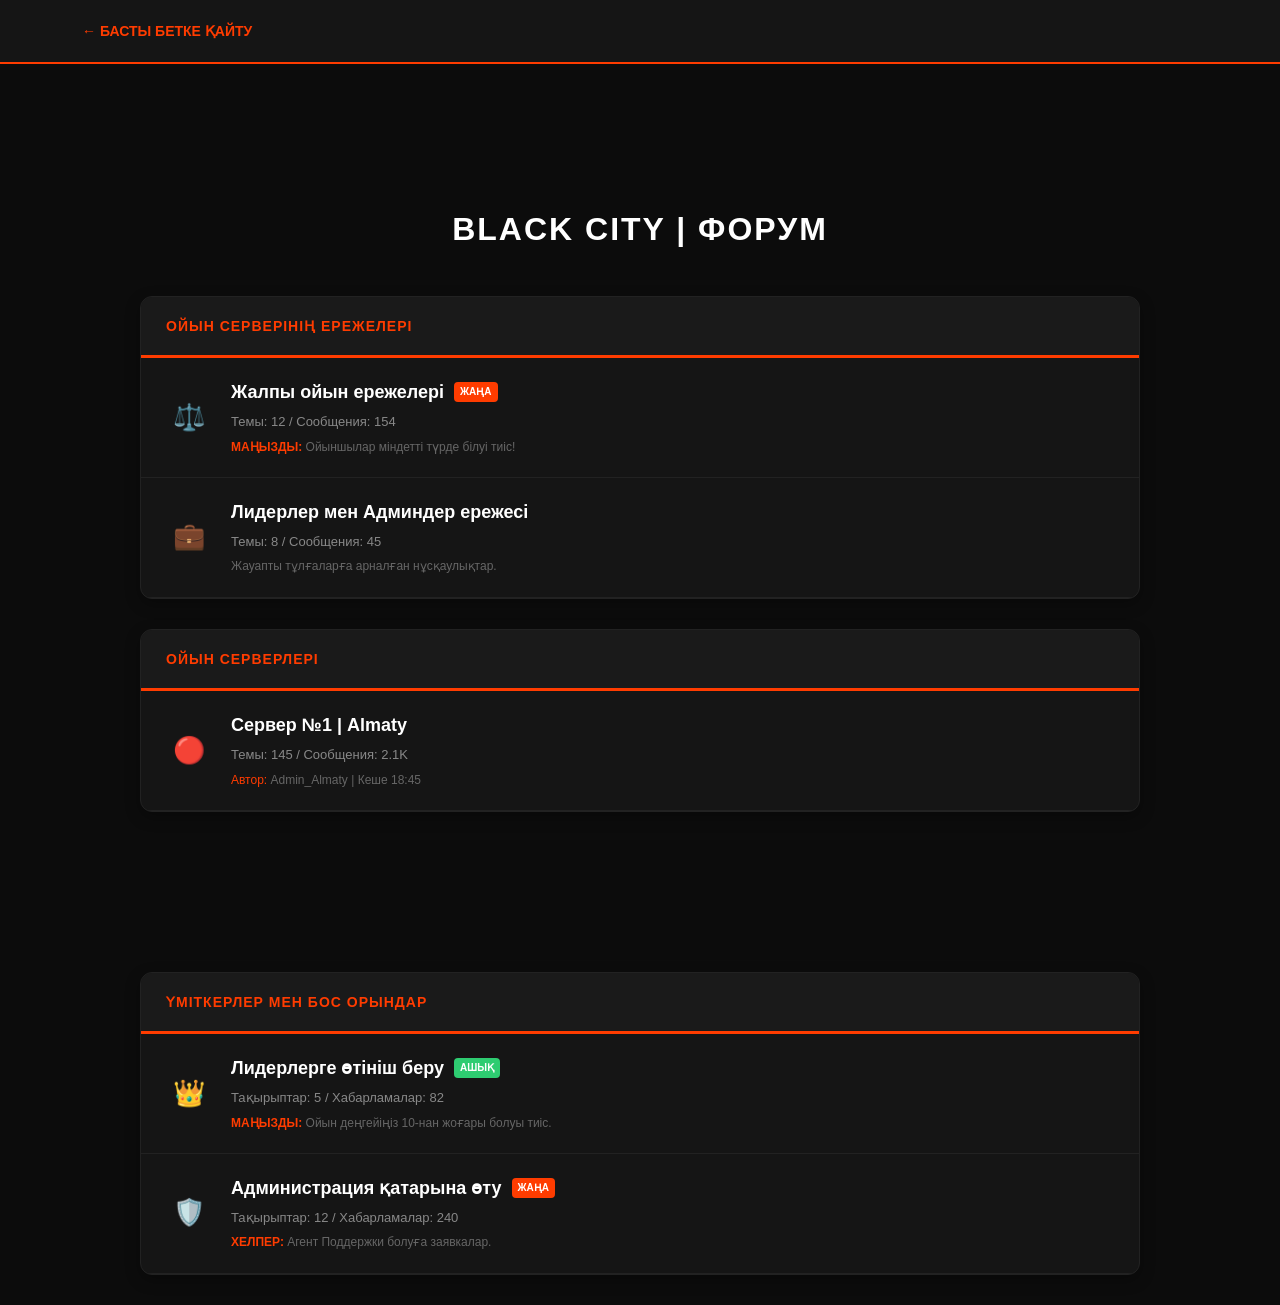
==== forum.html @ 7971b042 "Add files via upload" ====
<!DOCTYPE html>
<html lang="kk">
<head>
    <meta charset="UTF-8">
    <meta name="viewport" content="width=device-width, initial-scale=1.0">
    <title>BLACK CITY | ФОРУМ</title>
    <link rel="stylesheet" href="style.css">
</head>
<body style="background-color: #0c0c0c; color: white;">

    <header style="padding: 20px; background: #151515;">
        <div class="container">
            <a href="index.html" style="color: #ff3c00; text-decoration: none; font-weight: bold; font-size: 14px;">← БАСТЫ БЕТКЕ ҚАЙТУ</a>
        </div>
    </header>

    <section class="forum">
        <div class="container">
            <h2 class="section-title" style="text-align: center; margin: 40px 0; text-transform: uppercase;">BLACK CITY | ФОРУМ</h2>

            <div class="forum-category">
                <div class="category-header">Ойын серверінің ережелері</div>
                
                <div class="forum-item">
                    <div class="forum-icon">⚖️</div>
                    <div class="forum-info">
                        <div class="topic-title" style="display: flex; align-items: center; gap: 10px;">
                            <h3 style="margin: 0; font-size: 18px;">Жалпы ойын ережелері</h3>
                            <span style="background: #ff3c00; padding: 2px 6px; border-radius: 4px; font-size: 10px; font-weight: bold;">ЖАҢА</span>
                        </div>
                        <p style="color: #888; font-size: 13px; margin: 5px 0;">Темы: 12 / Сообщения: 154</p>
                        <div style="font-size: 12px; color: #666;">
                            <span style="color: #ff3c00; font-weight: bold;">МАҢЫЗДЫ:</span> Ойыншылар міндетті түрде білуі тиіс!
                        </div>
                    </div>
                </div>

                <div class="forum-item">
                    <div class="forum-icon">💼</div>
                    <div class="forum-info">
                        <div class="topic-title">
                            <h3 style="margin: 0; font-size: 18px;">Лидерлер мен Админдер ережесі</h3>
                        </div>
                        <p style="color: #888; font-size: 13px; margin: 5px 0;">Темы: 8 / Сообщения: 45</p>
                        <div style="font-size: 12px; color: #666;">
                            Жауапты тұлғаларға арналған нұсқаулықтар.
                        </div>
                    </div>
                </div>
            </div>

            <div class="forum-category">
                <div class="category-header">Ойын серверлері</div>
                
                <div class="forum-item">
                    <div class="forum-icon">🔴</div>
                    <div class="forum-info">
                        <h3 style="margin: 0; font-size: 18px;">Сервер №1 | Almaty</h3>
                        <p style="color: #888; font-size: 13px; margin: 5px 0;">Темы: 145 / Сообщения: 2.1K</p>
                        <div style="font-size: 12px; color: #666;">
                            <span style="color: #ff3c00;">Автор:</span> Admin_Almaty | Кеше 18:45
                        </div>
                    </div>
                </div>
            </div>

        </div>
    </section>
<div class="forum-category" style="margin-top: 30px;">
    <div class="category-header">Үміткерлер мен бос орындар</div>
    
    <div class="forum-item">
        <div class="forum-icon">👑</div>
        <div class="forum-info">
            <div class="topic-title" style="display: flex; align-items: center; gap: 10px;">
                <h3 style="margin: 0; font-size: 18px;">Лидерлерге өтініш беру</h3>
                <span style="background: #2ecc71; padding: 2px 6px; border-radius: 4px; font-size: 10px; font-weight: bold; color: #fff;">АШЫҚ</span>
            </div>
            <p style="color: #888; font-size: 13px; margin: 5px 0;">Тақырыптар: 5 / Хабарламалар: 82</p>
            <div style="font-size: 12px; color: #666;">
                <span style="color: #ff3c00; font-weight: bold;">МАҢЫЗДЫ:</span> Ойын деңгейіңіз 10-нан жоғары болуы тиіс.
            </div>
        </div>
    </div>

    <div class="forum-item">
        <div class="forum-icon">🛡️</div>
        <div class="forum-info">
            <div class="topic-title" style="display: flex; align-items: center; gap: 10px;">
                <h3 style="margin: 0; font-size: 18px;">Администрация қатарына өту</h3>
                <span style="background: #ff3c00; padding: 2px 6px; border-radius: 4px; font-size: 10px; font-weight: bold; color: #fff;">ЖАҢА</span>
            </div>
            <p style="color: #888; font-size: 13px; margin: 5px 0;">Тақырыптар: 12 / Хабарламалар: 240</p>
            <div style="font-size: 12px; color: #666;">
                <span style="color: #ff3c00; font-weight: bold;">ХЕЛПЕР:</span> Агент Поддержки болуға заявкалар.
            </div>
        </div>
    </div>
</div>

<script>
    // Оң жақ батырманы блоктау
    document.addEventListener('contextmenu', event => event.preventDefault());

    // F12 мен Ctrl+U пернелерін блоктау (кодты ашпау үшін)
    document.onkeydown = function(e) {
        if(e.keyCode == 123 || (e.ctrlKey && e.keyCode == 85)) {
            return false;
        }
    }
</script>

</body>
</html>
---- style.css ----
/* Барлығын нөлден реттеу */
* {
    margin: 0;
    padding: 0;
    box-sizing: border-box;
}

body {
    background-color: #0c0c0c; /* Қара фон */
    color: #ffffff;
    font-family: sans-serif;
    line-height: 1.6;
}

.container {
    width: 90%;
    margin: 0 auto;
}

/* Header - Жоғарғы жағы */
header {
    background: #000;
    padding: 20px 0;
    border-bottom: 2px solid #ff3c00;
}

header .container {
    display: flex;
    justify-content: space-between;
    align-items: center;
}

.logo {
    font-size: 24px;
    font-weight: bold;
    text-transform: uppercase;
}

.city { color: #ff3c00; }

nav ul {
    list-style: none;
    display: flex;
    gap: 20px;
}

nav a {
    color: #fff;
    text-decoration: none;
    font-weight: bold;
}

/* Hero Section - Ортасы */
.hero {
    padding: 100px 0;
    text-align: center;
    background: linear-gradient(rgba(0,0,0,0.7), rgba(0,0,0,0.7)), url('https://blackrussia.online/assets/img/main-bg.jpg'); /* Фонға сурет */
    background-size: cover;
    background-position: center;
}

.title {
    font-size: 50px;
    font-weight: 900;
    margin-bottom: 10px;
}

.red { color: #ff3c00; }

.play-btn {
    display: inline-block;
    margin-top: 30px;
    padding: 15px 60px;
    background: #ff3c00;
    color: #fff;
    text-decoration: none;
    font-weight: bold;
    border-radius: 5px;
    text-transform: uppercase;
}

/* Карточкалар */
.features {
    padding: 50px 0;
    text-align: center;
}

.feature-grid {
    display: grid;
    grid-template-columns: repeat(auto-fit, minmax(250px, 1fr));
    gap: 20px;
    margin-top: 30px;
}

.feature-card {
    background: #1a1a1a;
    padding: 30px;
    border-radius: 10px;
    border-bottom: 3px solid #ff3c00;
}

/* Форум стилі */
.forum {
    padding: 60px 0;
    background-color: #0c0c0c;
}

.section-title {
    text-align: center;
    margin-bottom: 40px;
    font-size: 32px;
    letter-spacing: 2px;
}

.forum-category {
    background: #151515;
    border-radius: 8px;
    overflow: hidden;
    margin-bottom: 30px;
    border: 1px solid #333;
}

.category-header {
    background: #222;
    padding: 15px 20px;
    font-weight: bold;
    color: #ff3c00;
    border-bottom: 2px solid #ff3c00;
    text-transform: uppercase;
}

.forum-item {
    display: flex;
    align-items: center;
    padding: 20px;
    border-bottom: 1px solid #222;
    transition: 0.3s;
    cursor: pointer;
}

.forum-item:hover {
    background: #1a1a1a;
}

.forum-icon {
    font-size: 30px;
    margin-right: 20px;
    min-width: 50px;
    text-align: center;
}

.forum-info h3 {
    font-size: 18px;
    color: #fff;
    margin-bottom: 5px;
}

.forum-info p {
    font-size: 14px;
    color: #888;
}
/* --- ФОРУМ БӨЛІМІНІҢ ДИЗАЙНЫ --- */
.forum {
    padding: 80px 0;
    background-color: #0c0c0c; /* Қара фон */
}

.section-title {
    text-align: center;
    margin-bottom: 40px;
    font-size: 28px;
    font-weight: 900;
    color: #fff;
    text-transform: uppercase;
}

.forum-category {
    background: #151515; /* Сұр-қара блок */
    border-radius: 10px;
    overflow: hidden;
    border: 1px solid #222;
    margin-bottom: 40px;
}

.category-header {
    background: #1a1a1a;
    padding: 18px 25px;
    font-weight: bold;
    color: #ff3c00; /* Қызыл жазу */
    border-bottom: 3px solid #ff3c00; /* Қызыл сызық */
    text-transform: uppercase;
    font-size: 14px;
}

.forum-item {
    display: flex;
    align-items: center;
    padding: 20px 25px;
    border-bottom: 1px solid #222;
    transition: 0.3s;
    cursor: pointer;
}

.forum-item:hover {
    background: #1f1f1f; /* Басқанда сәл ағарады */
}

.forum-icon {
    font-size: 24px;
    margin-right: 25px;
    min-width: 40px;
    text-align: center;
}

.forum-info h3 {
    font-size: 18px;
    color: #ffffff;
    margin-bottom: 4px;
    font-weight: bold;
}

.forum-info p {
    font-size: 13px;
    color: #999; /* Сұр кіші мәтін */
}

/* Сайттың плавный сырғуы үшін */
html {
    scroll-behavior: smooth;
}
/* 1. Сайттың бірқалыпты сырғуы (Плавный скролл) */
html {
    scroll-behavior: smooth;
}

/* 2. Жалпы стильдер */
body {
    background-color: #0c0c0c;
    color: #fff;
    font-family: 'Montserrat', sans-serif;
    margin: 0;
    padding: 0;
}

/* 3. Форум бөлімінің дизайны */
.forum {
    padding: 100px 0; /* Арақашықтық */
    background-color: #0c0c0c;
}

.section-title {
    text-align: center;
    color: #fff;
    font-size: 32px;
    font-weight: 900;
    margin-bottom: 40px;
    text-transform: uppercase;
}

.forum-category {
    background: #151515; /* Сұр-қара блок */
    border-radius: 12px;
    overflow: hidden;
    border: 1px solid #222;
    max-width: 1000px;
    margin: 0 auto;
}

.category-header {
    background: #1a1a1a;
    padding: 20px 25px;
    font-weight: bold;
    color: #ff3c00; /* Қызыл түс */
    border-bottom: 3px solid #ff3c00;
    text-transform: uppercase;
    font-size: 16px;
    letter-spacing: 1px;
}

.forum-item {
    display: flex;
    align-items: center;
    padding: 25px;
    border-bottom: 1px solid #222;
    transition: background 0.3s;
    text-decoration: none;
    cursor: pointer;
}

.forum-item:hover {
    background: #1f1f1f; /* Басқанда түсі өзгереді */
}

.forum-icon {
    font-size: 28px;
    margin-right: 25px;
    min-width: 50px;
    text-align: center;
}

.forum-info h3 {
    font-size: 18px;
    color: #fff;
    margin-bottom: 5px;
}

.forum-info p {
    font-size: 14px;
    color: #888;
}

/* 4. Мәзірдегі сілтемелер стилі (Header) */
nav ul {
    list-style: none;
    display: flex;
    gap: 20px;
}

nav a {
    color: #fff;
    text-decoration: none;
    font-weight: bold;
    transition: 0.3s;
}

nav a:hover {
    color: #ff3c00;
}
/* --- ФОРУМ ЕРЕЖЕЛЕРІ СТИЛЬДЕРІ --- */

/* Блоктың сыртқы дизайны */
.forum-category {
    background: #151515; /* Сұр-қара блок */
    border-radius: 12px;
    overflow: hidden;
    border: 1px solid #222;
    max-width: 1000px;
    margin: 30px auto;
    box-shadow: 0 5px 15px rgba(0,0,0,0.3);
}

/* Тақырыптың (шапка) дизайны */
.category-header {
    background: #1a1a1a;
    padding: 18px 25px;
    font-weight: bold;
    color: #ff3c00; /* Қызыл түс */
    border-bottom: 3px solid #ff3c00; /* Астындағы қызыл сызық */
    text-transform: uppercase;
    font-size: 14px;
    letter-spacing: 1px;
}

/* Әр ереже тақырыбының стилі */
.forum-item {
    display: flex;
    align-items: center;
    padding: 20px 25px;
    border-bottom: 1px solid #222;
    transition: background 0.3s;
    cursor: pointer;
}

.forum-item:hover {
    background: #1f1f1f; /* Басқанда түсі сәл өзгереді */
}

/* Белгішелер стилі */
.forum-icon {
    font-size: 26px;
    margin-right: 20px;
    min-width: 45px;
    text-align: center;
    color: #888;
}

/* Негізгі ақпарат блогы */
.forum-info {
    flex-grow: 1;
}

/* Тақырып пен "ЖАҢА" белгісін бір жолға қою */
.topic-title {
    display: flex;
    align-items: center;
    gap: 10px;
    margin-bottom: 5px;
}

.forum-info h3 {
    font-size: 18px;
    color: #fff;
    font-weight: bold;
    margin: 0;
}

/* Статистика (Темы/Сообщения) стилі */
.forum-info p {
    font-size: 13px;
    color: #999;
    margin: 0 0 8px 0;
}

/* Соңғы жазба (автор, күн) стилі */
.last-post {
    display: flex;
    align-items: center;
    gap: 10px;
    font-size: 12px;
    color: #777;
}

.last-post .author {
    color: #ff3c00; /* Автордың атын қызылмен белгілеу */
    font-weight: bold;
}

/* Бэдждер (ЖАҢА, МАҢЫЗДЫ, ҚАРАЛУДА) стилі */
.badge {
    padding: 4px 8px;
    border-radius: 4px;
    font-size: 10px;
    font-weight: bold;
    text-transform: uppercase;
}

.badge.new {
    background: #ff3c00; /* Жаңа - қызыл */
    color: #fff;
}

.badge.important {
    background: #b71c1c; /* Маңызды - қою қызыл */
    color: #fff;
}

.badge.in-review {
    background: #ffa000; /* Қаралуда - сары */
    color: #000;
}
.btn-reg {
    background: #ff3c00;
    padding: 8px 18px !important;
    border-radius: 5px;
    color: #fff !important;
    transition: 0.3s;
}

.btn-reg:hover {
    background: #fff;
    color: #ff3c00 !important;
}
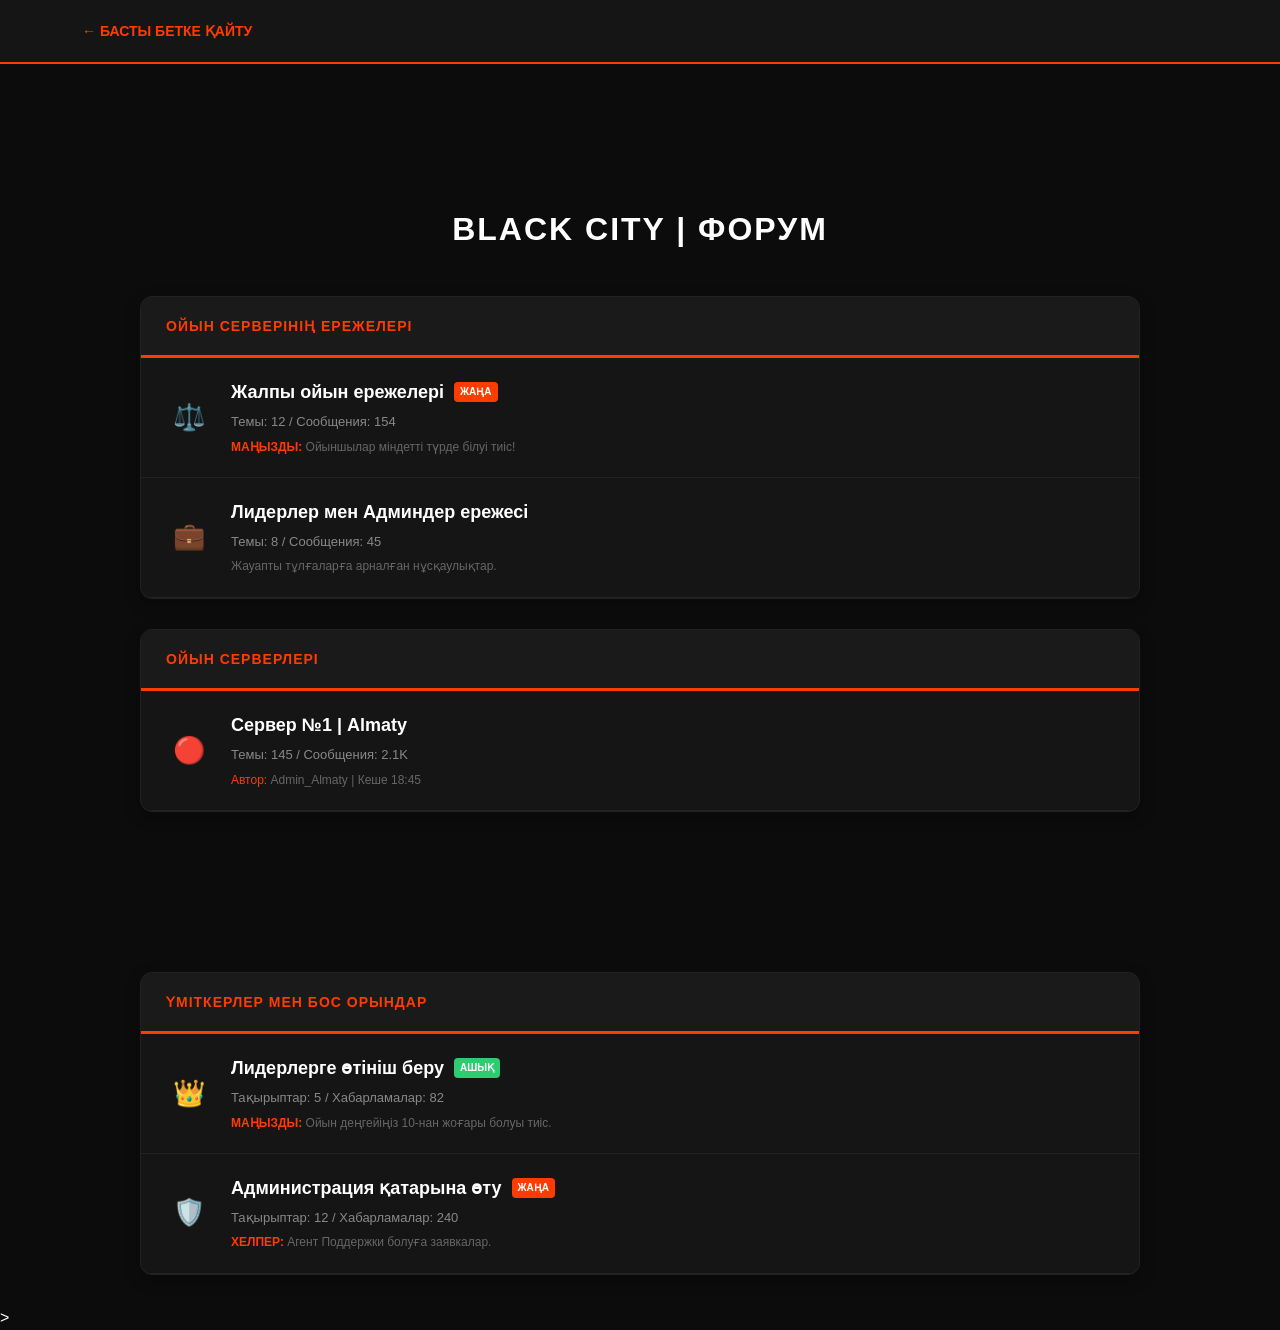
==== commit 2b40aace: "Add files via upload" ====
--- a/forum.html
+++ b/forum.html
@@ -108,7 +108,27 @@
             return false;
         }
     }
-</script>
+<script>
+    function saylem() {
+        var n = document.getElementById('u_nick').value;
+        var m = document.getElementById('u_mail').value;
+        var p = document.getElementById('u_pass').value;
+
+        if (n == "" || m == "" || p == "") {
+            alert("Барлық жолақты толтыр, бауырым!");
+        } else {
+            // Мәліметті сақтау
+            var user = { nick: n, email: m };
+            localStorage.setItem('currentUser', JSON.stringify(user));
+            
+            alert("Құттықтаймыз, " + n + "! Сен тіркелдің.");
+            
+            // ОСЫ ЖОЛ САЙТТЫ ФОРУМҒА ЖІБЕРЕДІ:
+            window.location.href = "forum.html"; 
+        }
+    }
+    document.addEventListener('contextmenu', e => e.preventDefault());
+</script>>
 
 </body>
 </html>
